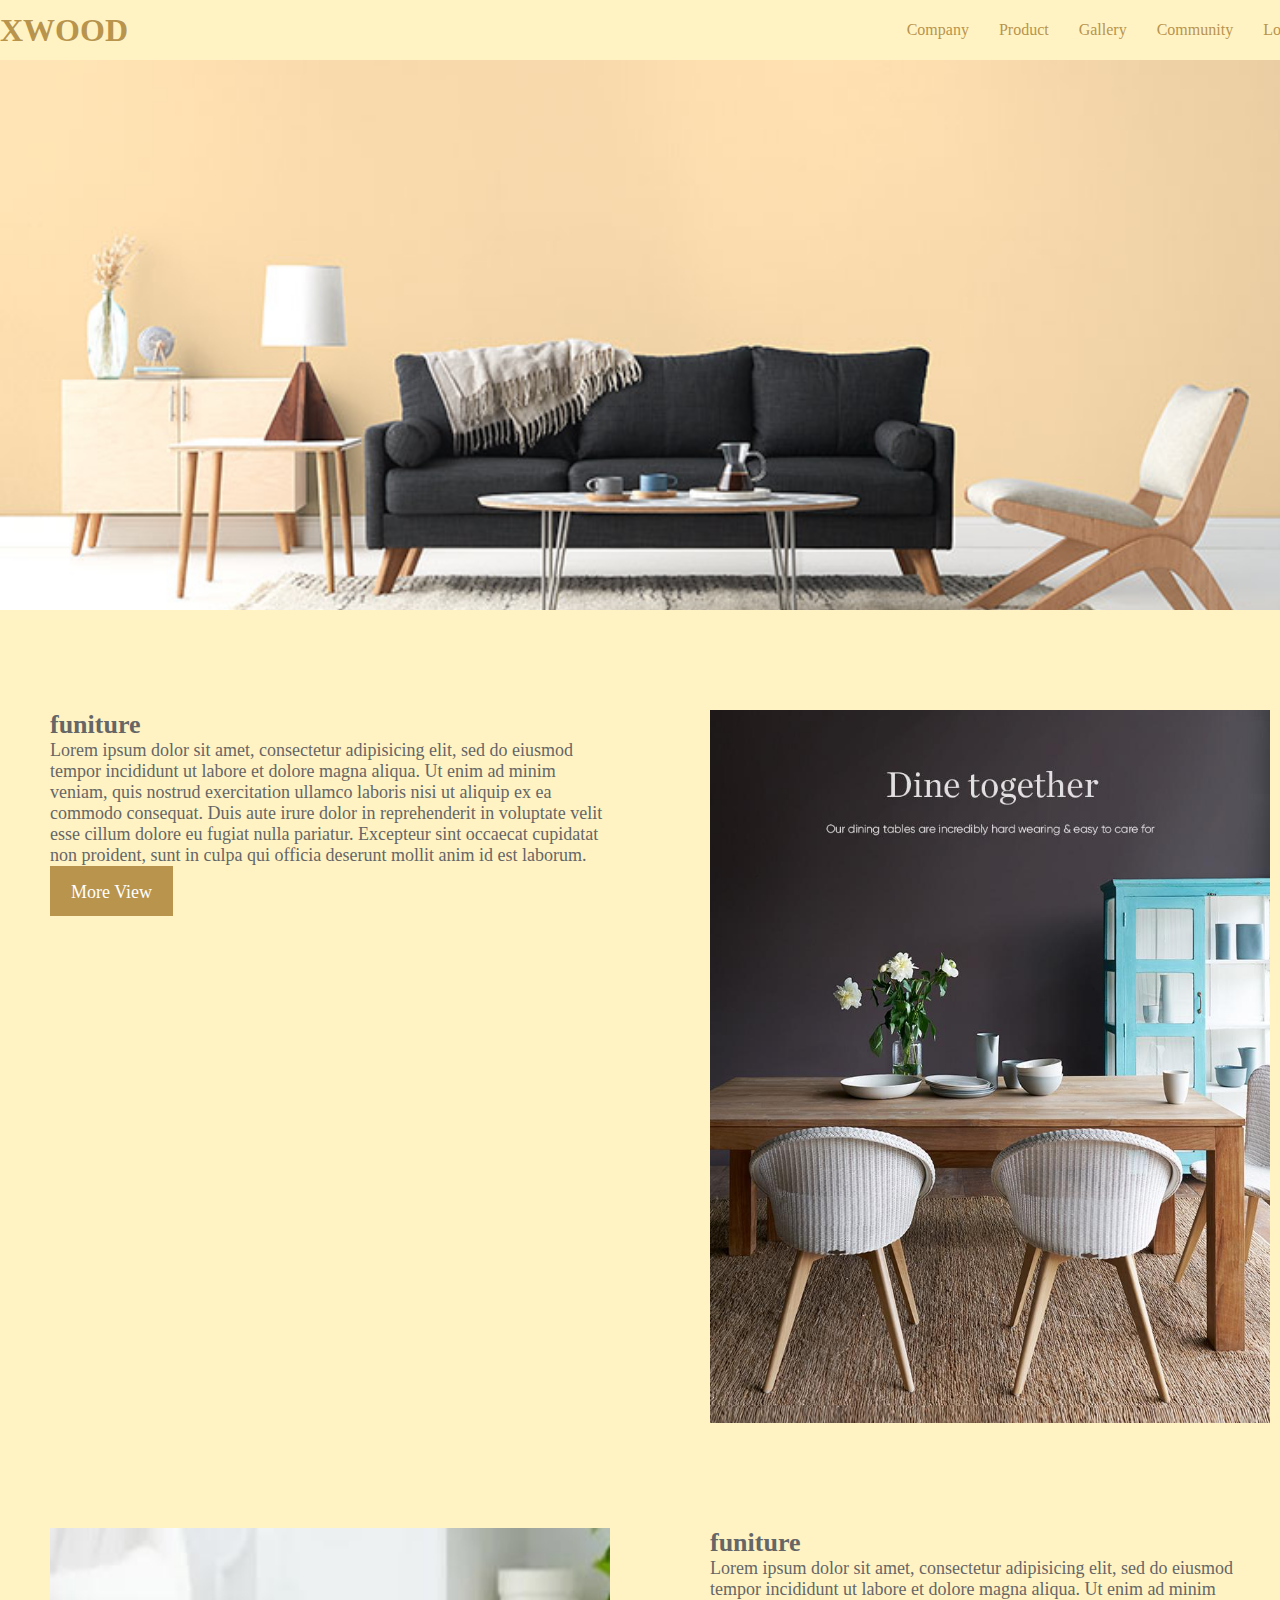
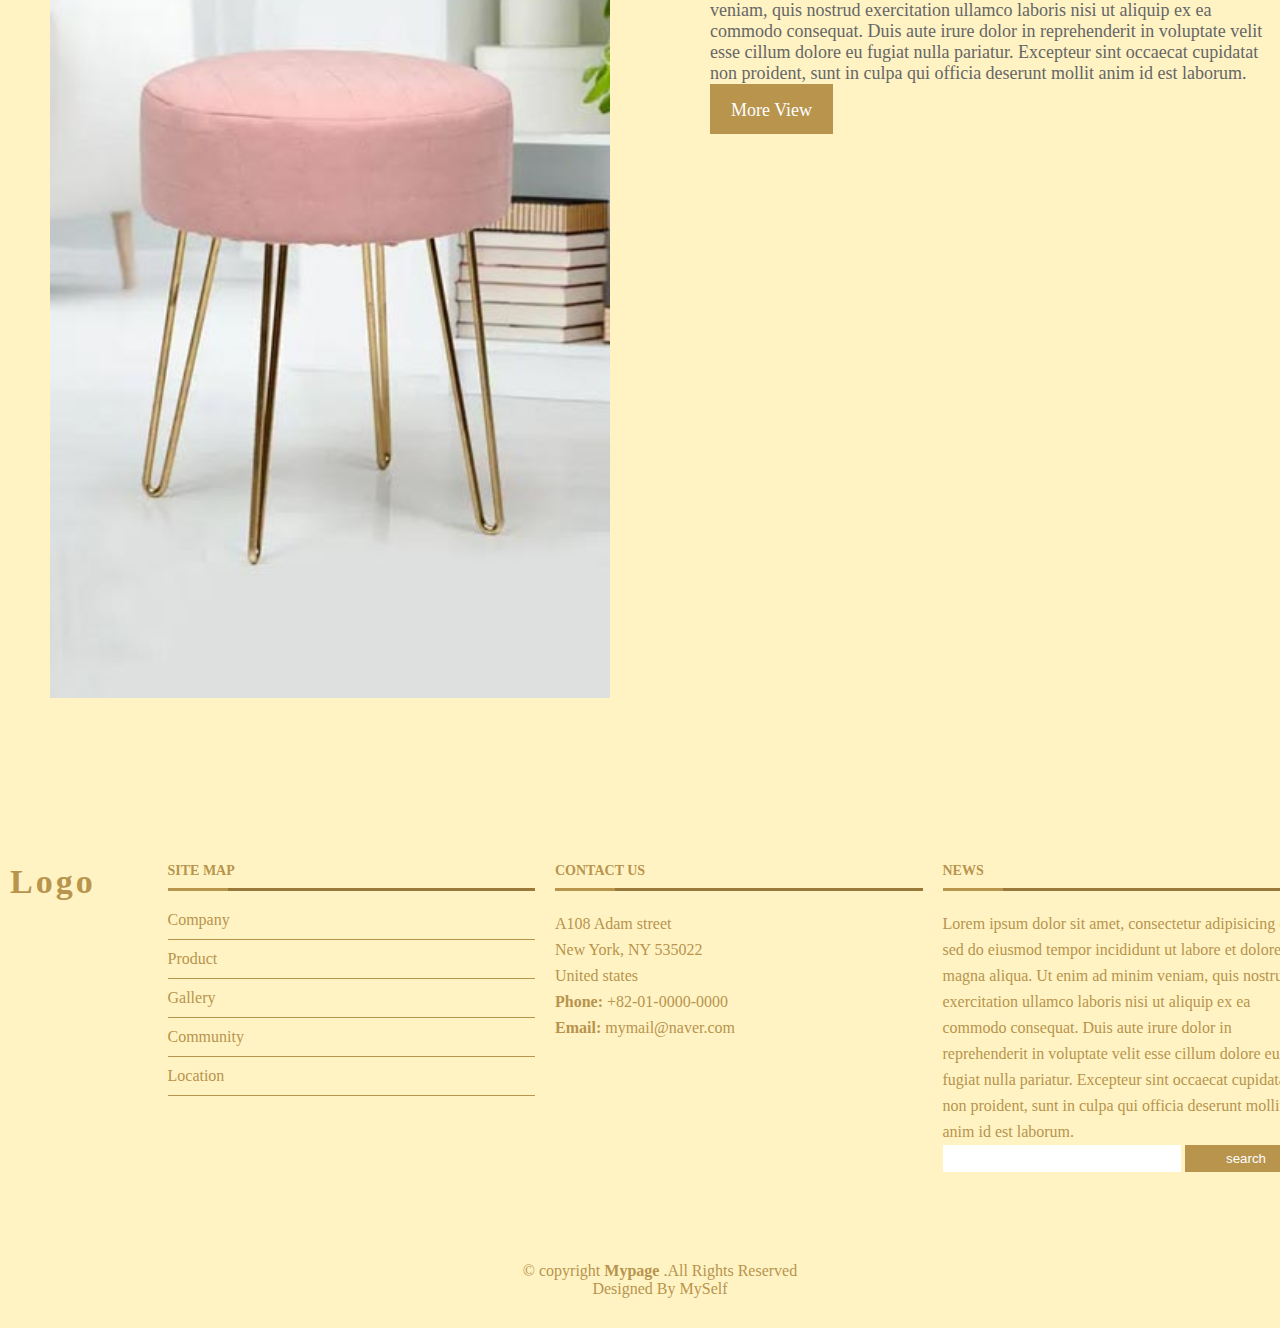
==== index.html @ 3df78c7a "Add files via upload" ====
<!DOCTYPE html>
<html lang="ko">
  <head>
    <title>xwood</title>
    <meta charset="utf-8">
    <meta name="viewport" content="width=device-width, initial-scale=1, maximum-scale=1, minimum-scale=1, user-scale=no">
    <!-- <link rel="stylesheet" href="css/initial.min.css"> -->
    <link rel="stylesheet" href="css/style.min.css">
    <script type="text/javascript" src="js/jquery.min.js"></script>
    <script type="text/javascript" src="js/common.js"></script>
  </head>
  <body>
    <div id="wrap">
      <header id="header">
        <!--로고-->
        <h1 id="top-logo">
          <a href="index.html">XWOOD</a>
        </h1>
        <!--메인메뉴-->
        <nav id="top-nav">
          <ul>
            <li><a href="company/introduce.html">Company</a>
              <ul class="sub-menu">
                <li><a href="company/introduce.html">introduce</a></li>
                <li><a href="company/ci.html">CI</a></li>
                <li><a href="company/history.html">history</a></li>
              </ul>
            </li>
            <li><a href="product/product.html">Product</a></li>
            <li><a href="gallery/gallery.html">Gallery</a></li>
            <li><a href="community/notice.html">Community</a>
              <ul class="sub-menu">
                <li><a href="community/notice.html">notice</a></li>
                <li><a href="community/faq.html">faq</a></li>
              </ul></li>
            <li><a href="location/location.html">Location</a></li>
          </ul>
        </nav>
      </header>
      <main>
        <!-- //메인배너 -->
        <div class="mainbanner"></div>
        <!-- 컨텐츠 -->
        <div class="container">
          <div class="content">
            <div class="inner">
              <div class="box items_2">
                <div class="items">
                  <h3 class = "title">funiture</h3>
                  <p>Lorem ipsum dolor sit amet, consectetur adipisicing elit, sed do eiusmod tempor incididunt ut labore et dolore magna aliqua. Ut enim ad minim veniam, quis nostrud exercitation ullamco laboris nisi ut aliquip ex ea commodo consequat. Duis aute irure dolor in reprehenderit in voluptate velit esse cillum dolore eu fugiat nulla pariatur. Excepteur sint occaecat cupidatat non proident, sunt in culpa qui officia deserunt mollit anim id est laborum.</p>
                  <a href="company/introduce.html" class="gbtn">More View</a>
                </div>
                <div class="items">
                  <img src="img/thumb_nail01.jpg">
                </div>
              </div>
              <div class="box items_2">
                <div class="items">
                  <img src="img/thumb_nail02.jpg">
                </div>
                <div class="items">
                  <h3 class = "title">funiture</h3>
                  <p>Lorem ipsum dolor sit amet, consectetur adipisicing elit, sed do eiusmod tempor incididunt ut labore et dolore magna aliqua. Ut enim ad minim veniam, quis nostrud exercitation ullamco laboris nisi ut aliquip ex ea commodo consequat. Duis aute irure dolor in reprehenderit in voluptate velit esse cillum dolore eu fugiat nulla pariatur. Excepteur sint occaecat cupidatat non proident, sunt in culpa qui officia deserunt mollit anim id est laborum.</p>
                  <a href="company/introduce.html" class="gbtn">More View</a>
                </div>
              </div>
            </div>
          </div>
        </div>
      </main>
      <footer id="footer">
        <div class="footer-top">
          <div class="container">
            <div class="row">
              <div class="column footer-logo">
                <h3>Logo</h3>
              </div>
              <div class="column">
                <h4>site map</h4>
                <ul>
                  <li><a href="company/introduce.html">Company</a></li>
                  <li><a href="product/product.html">Product</a></li>
                  <li><a href="gallery/gallery.html">Gallery</a></li>
                  <li><a href="community/notice.html">Community</a></li>
                  <li><a href="location/location.html">Location</a></li>
                </ul>
              </div>
              <div class="column">
                <h4>contact us</h4>
                <p>
                  A108 Adam street<br>
                  New York, NY 535022<br>
                  United states<br>
                  <strong>Phone: </strong><a href="tel: +82-10-0000-0000">+82-01-0000-0000</a><br>
                  <strong>Email: </strong><a href="mailto:mymail@naver.com">mymail@naver.com</a>
                </p>
              </div>
              <div class="column news">
                <h4>news</h4>
                <p>Lorem ipsum dolor sit amet, consectetur adipisicing elit, sed do eiusmod tempor incididunt ut labore et dolore magna aliqua. Ut enim ad minim veniam, quis nostrud exercitation ullamco laboris nisi ut aliquip ex ea commodo consequat. Duis aute irure dolor in reprehenderit in voluptate velit esse cillum dolore eu fugiat nulla pariatur. Excepteur sint occaecat cupidatat non proident, sunt in culpa qui officia deserunt mollit anim id est laborum.</p>
                <form>
                  <input type="text" name="search">
                  <input type="submit" value="search">
                </form>
              </div>
            </div>
          </div>
        </div>
        <div class="container">
          <div class="copyright">
            &copy; copyright <strong>Mypage</strong> .All Rights Reserved
          </div>
          <div class="credits">
            Designed By <a href="mailto:aaa@NAVER.COM">MySelf</a>
          </div>
        </div>
      </footer>
    </div>
  </body>
</html>
---- css/initial.min.css ----

---- css/style.min.css ----
html,body{height:100%}body{background:#fff3c4;color:#666}html,body,p,dl,dt,dd,ul,li,h1,h2,h3,h4,h5,h6{margin:0;padding:0}li{list-style:none}a{text-decoration:none;color:#b8944d;transition:.5s}a:hover{color:#e3a936}.gbtn{display:inline-block;box-sizing:border-box;padding:0 20px;height:50px;line-height:50px;text-align:center;background:#b8944d;color:white;border:1px solid #b8944d}.gbtn:hover{color:#b8944d;background:white}.box{display:flex}.box .items{box-sizing:border-box;padding:50px;flex:100%;flex-shrink:0;font-size:18px}.box .items .title{font-size:26px}.box .items img{width:100%}.box.items_2 .items{flex:50%}table+.gbtn{margin-top:20px}table+.gbtn.right{float:right}.accordion dl{margin:50px auto}.accordion dl dt{font-size:18px;text-indent:3em;color:white;line-height:35px;background:#b8944d}.accordion dl dd{height:300px;background:#d4d0c8}.accordion dl dd p{text-indent:1em;padding:20px}#wrap{width:1320px;margin:0 auto}#wrap #header{position:relative;height:60px}#wrap #header #top-logo{float:left}#wrap #header #top-logo a{height:60px;line-height:60px}#wrap #header #top-nav{position:relative;height:60px;float:right}#wrap #header #top-nav ul{float:left}#wrap #header #top-nav ul li{position:relative;float:left;margin-left:30px}#wrap #header #top-nav ul li:first-child{margin-left:0}#wrap #header #top-nav ul li a{display:inline-block;width:100%;height:100%;line-height:60px}#wrap #header #top-nav ul li:hover .sub-menu{visibility:visible;top:100%;opacity:1}#wrap #header #top-nav ul li .sub-menu{position:absolute;border:1px solid #b8944d;visibility:hidden;top:calc( 100% - 3px);opacity:0;transition:.3s}#wrap #header #top-nav ul li .sub-menu li{width:100%;margin:0;background:white;box-sizing:border-box;padding:0 10px;min-width:150px;transition:.3s}#wrap #header #top-nav ul li .sub-menu li:hover{background:#b8944d}#wrap #header #top-nav ul li .sub-menu li:hover a{color:white}#wrap #header #top-nav ul li .sub-menu li a{height:40px;line-height:40px}#wrap main{min-height:calc( 100vh - ( 60px + 80px + 51px ))}#wrap #footer{margin-top:50px;color:#b8944d}#wrap #footer>.container{padding:30px 0;text-align:center}#wrap #footer .footer-top{padding:60px 0 30px}#wrap #footer .container .row{display:flex;justify-content:center;flex-wrap:wrap}#wrap #footer .container .row .column{flex:25%;padding:0 10px;margin-bottom:30px;box-sizing:border-box}#wrap #footer .container .row .column.footer-logo{flex:100px}#wrap #footer .container .row .column.footer-logo h3{font-size:34px;padding:2px 0 2px 0px;line-height:1;font-weight:700;letter-spacing:3px}#wrap #footer .container .row .column.news input[type=text]{border:0;padding:6px 8px;width:65%;box-sizing:border-box}#wrap #footer .container .row .column.news input[type=submit]{border:0;padding:6px 0;width:33%;color:white;background:#b8944d;cursor:pointer}#wrap #footer .container .row .column h4{position:relative;font-size:14px;font-weight:700;text-transform:uppercase;padding-bottom:12px;margin-bottom:20px}#wrap #footer .container .row .column h4:after,#wrap #footer .container .row .column h4:before{content:'';position:absolute;height:3px;bottom:0;left:0}#wrap #footer .container .row .column h4:after{background:#997939;width:100%}#wrap #footer .container .row .column h4:before{background:#b8944d;width:60px;z-index:1}#wrap #footer .container .row .column ul li{border-bottom:1px solid #b8944d;padding:10px 0}#wrap #footer .container .row .column ul li:first-child{padding-top:0}#wrap #footer .container .row .column p{line-height:26px}.mainbanner{height:550px;background-image:url("../img/main_banner.jpg");background-repeat:no-repeat;background-size:cover}.inner:nth-child(1){margin-top:50px}body.subpage main .container{display:flex}body.subpage main .container #lnb{flex:230px;flex-shrink:0;box-sizing:border-box;padding-right:50px}body.subpage main .container #lnb ul li{border-bottom:1px solid #b8944d}body.subpage main .container #lnb ul a{display:inline-block;width:100%;height:100%;line-height:50px;font-size:18px;box-sizing:border-box;transition:0.5s}body.subpage main .container #lnb ul a:hover{padding-left:20px}body.subpage main .container #lnb ul a.on{color:white;background:#b8944d;padding-left:20px}body.subpage main .container .sub-title span{position:relative;display:inline-block;padding-bottom:8px;line-height:43px}body.subpage main .container .sub-title span:after{content:"";position:absolute;height:3px;background:#b8944d;bottom:0;left:0;right:0}body.subpage main .container .inner+.inner{border-top:1px solid #b8944d;padding-top:50px;margin-top:50px}body.subpage main .container .inner .box{flex-wrap:wrap}body.subpage .sub-title+.inner .tbl-header{margin-top:50px}body.subpage section{margin:50px}body.subpage section h1{font-size:30px;color:#b8944d;text-transform:uppercase;font-weight:300;text-align:center;margin-bottom:15px}body.subpage section table{width:100%;table-layout:fixed;border-collapse:collapse;border:0}body.subpage section table th{padding:20px 15px;text-align:left;font-weight:500;font-size:16px;color:white;text-transform:uppercase}body.subpage section table td{padding:15px;text-align:left;vertical-align:middle;font-weight:300;font-size:12px;color:#666;border-bottom:1px solid #b8944d}body.subpage section .tbl-header{background-color:#b8944d}body.subpage section .tbl-content{margin-top:0}
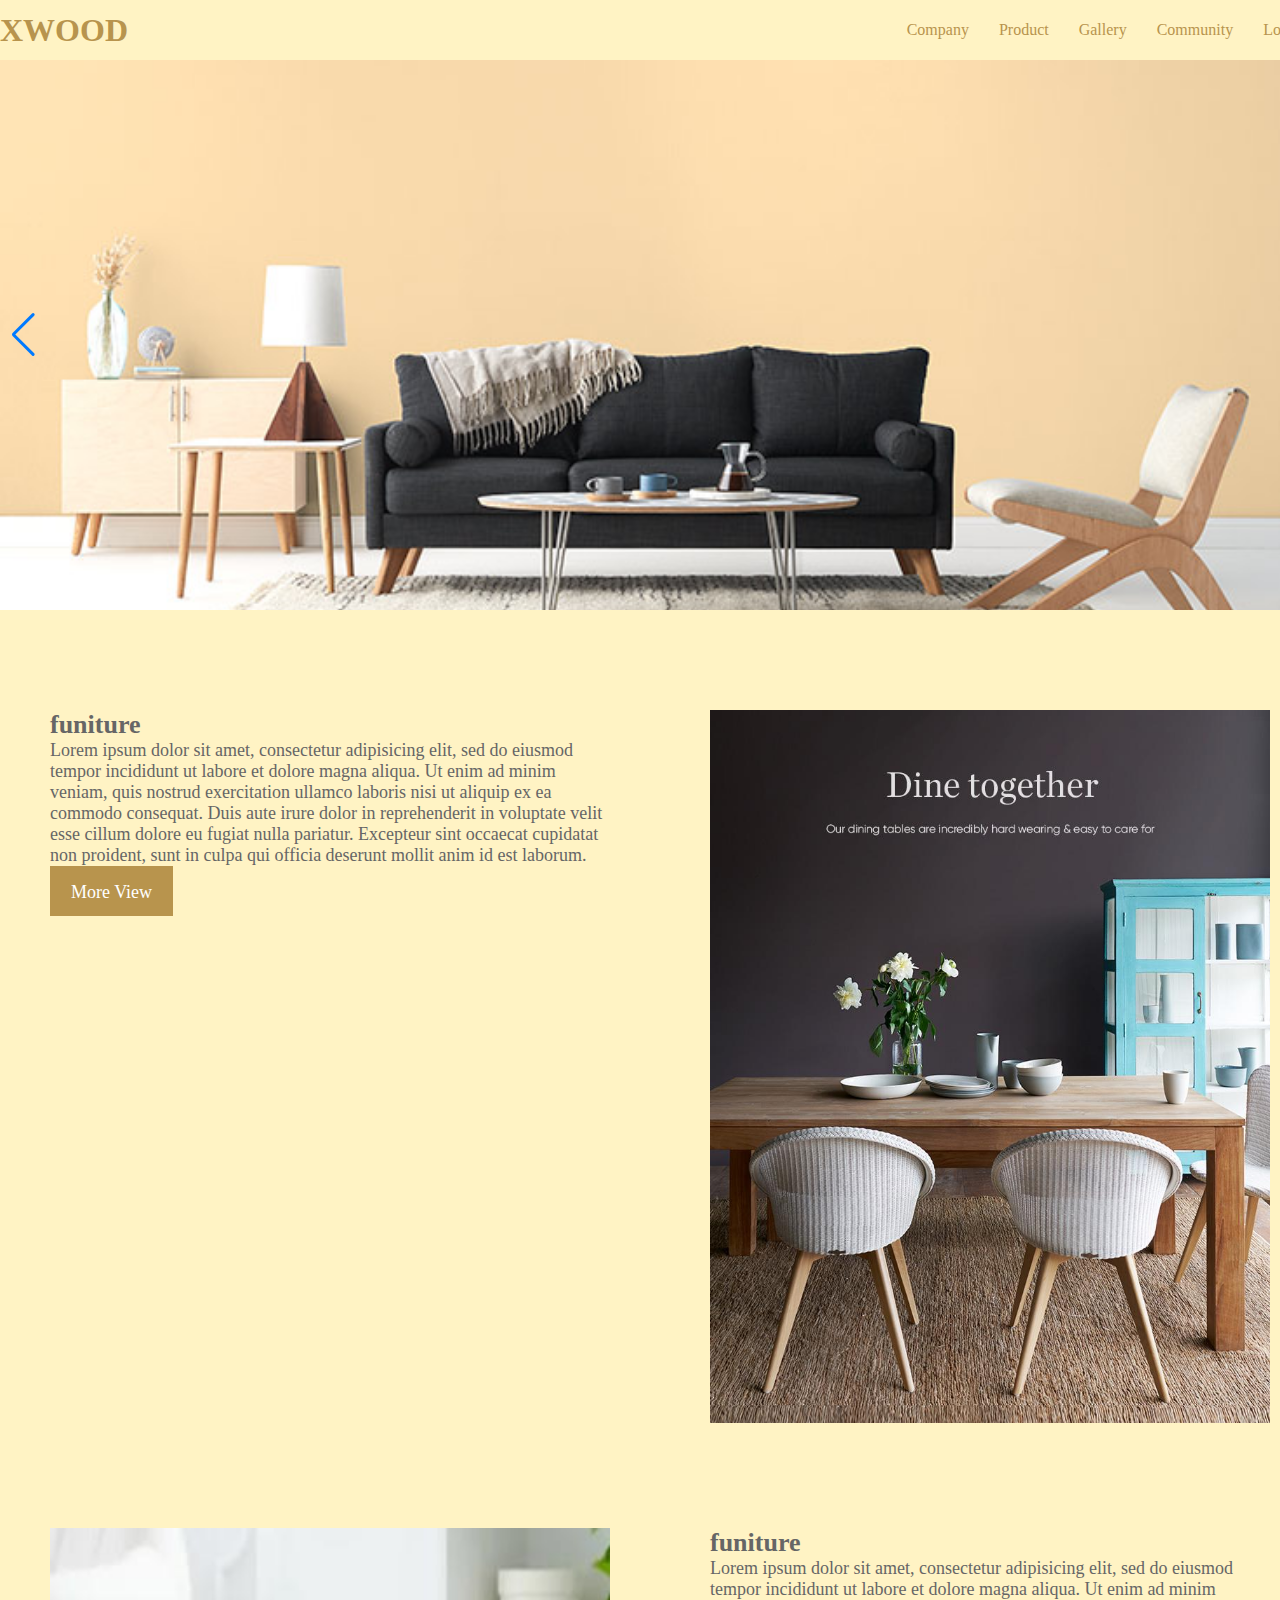
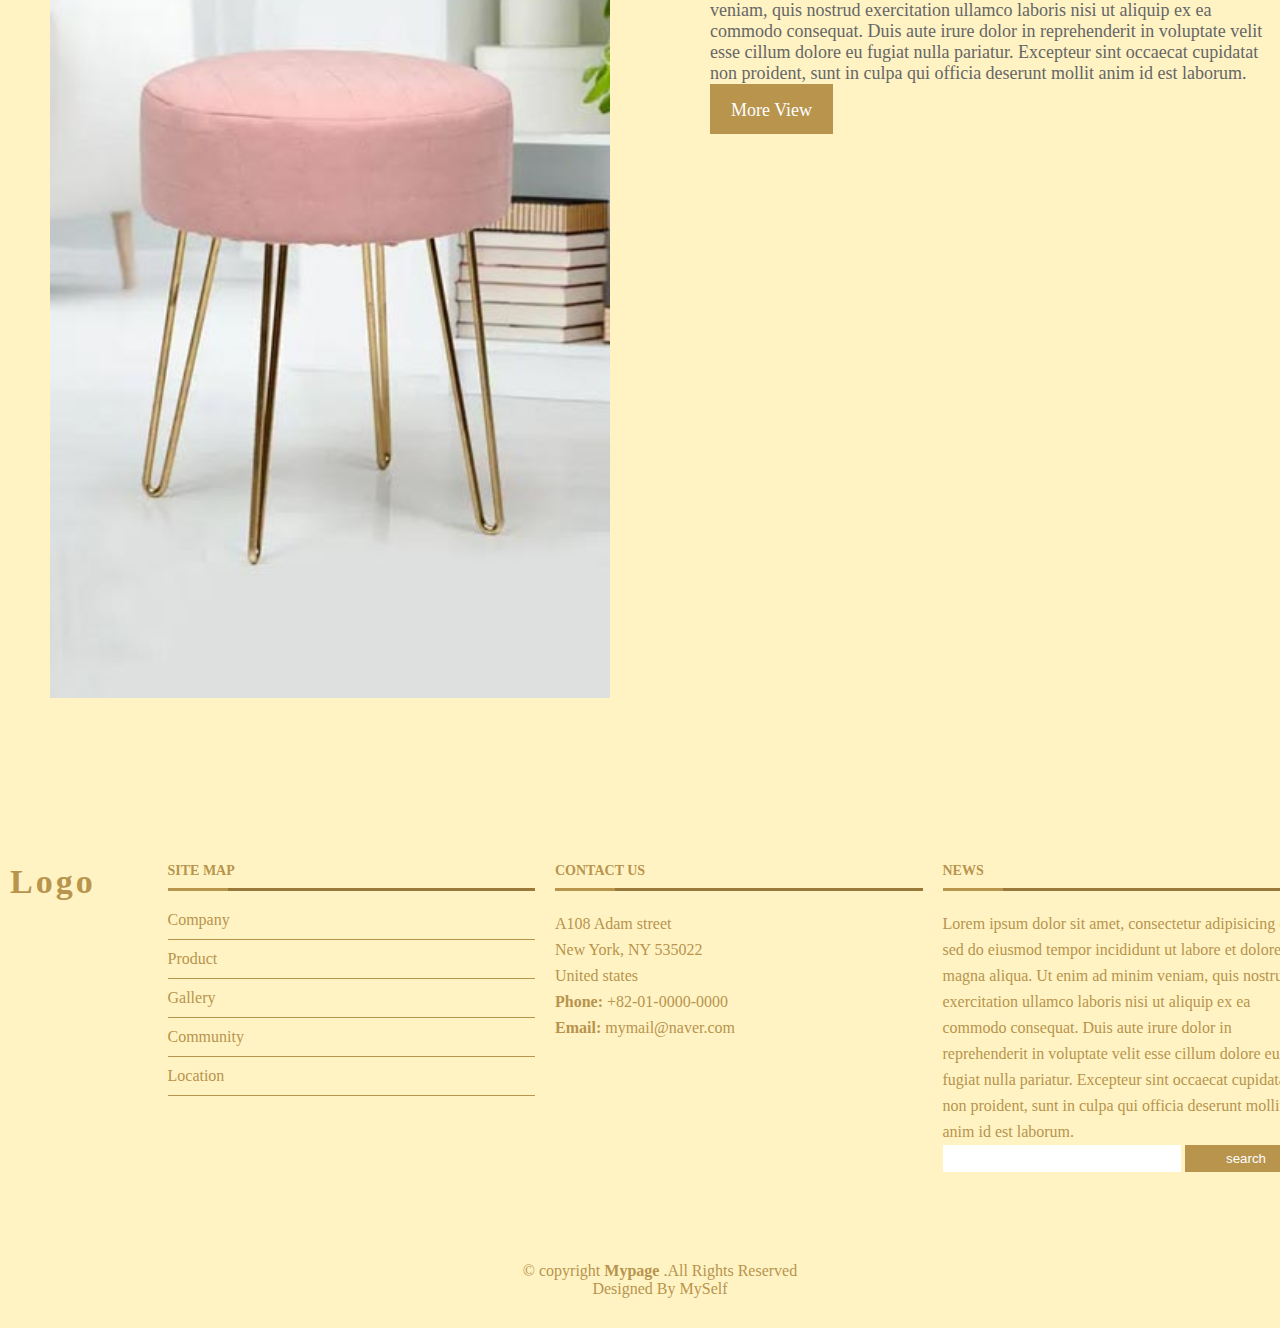
==== commit edb1434a: "swiper" ====
--- a/index.html
+++ b/index.html
@@ -1,120 +1,135 @@
-<!DOCTYPE html>
-<html lang="ko">
-  <head>
-    <title>xwood</title>
-    <meta charset="utf-8">
-    <meta name="viewport" content="width=device-width, initial-scale=1, maximum-scale=1, minimum-scale=1, user-scale=no">
-    <!-- <link rel="stylesheet" href="css/initial.min.css"> -->
-    <link rel="stylesheet" href="css/style.min.css">
-    <script type="text/javascript" src="js/jquery.min.js"></script>
-    <script type="text/javascript" src="js/common.js"></script>
-  </head>
-  <body>
-    <div id="wrap">
-      <header id="header">
-        <!--로고-->
-        <h1 id="top-logo">
-          <a href="index.html">XWOOD</a>
-        </h1>
-        <!--메인메뉴-->
-        <nav id="top-nav">
-          <ul>
-            <li><a href="company/introduce.html">Company</a>
-              <ul class="sub-menu">
-                <li><a href="company/introduce.html">introduce</a></li>
-                <li><a href="company/ci.html">CI</a></li>
-                <li><a href="company/history.html">history</a></li>
-              </ul>
-            </li>
-            <li><a href="product/product.html">Product</a></li>
-            <li><a href="gallery/gallery.html">Gallery</a></li>
-            <li><a href="community/notice.html">Community</a>
-              <ul class="sub-menu">
-                <li><a href="community/notice.html">notice</a></li>
-                <li><a href="community/faq.html">faq</a></li>
-              </ul></li>
-            <li><a href="location/location.html">Location</a></li>
-          </ul>
-        </nav>
-      </header>
-      <main>
-        <!-- //메인배너 -->
-        <div class="mainbanner"></div>
-        <!-- 컨텐츠 -->
-        <div class="container">
-          <div class="content">
-            <div class="inner">
-              <div class="box items_2">
-                <div class="items">
-                  <h3 class = "title">funiture</h3>
-                  <p>Lorem ipsum dolor sit amet, consectetur adipisicing elit, sed do eiusmod tempor incididunt ut labore et dolore magna aliqua. Ut enim ad minim veniam, quis nostrud exercitation ullamco laboris nisi ut aliquip ex ea commodo consequat. Duis aute irure dolor in reprehenderit in voluptate velit esse cillum dolore eu fugiat nulla pariatur. Excepteur sint occaecat cupidatat non proident, sunt in culpa qui officia deserunt mollit anim id est laborum.</p>
-                  <a href="company/introduce.html" class="gbtn">More View</a>
-                </div>
-                <div class="items">
-                  <img src="img/thumb_nail01.jpg">
-                </div>
-              </div>
-              <div class="box items_2">
-                <div class="items">
-                  <img src="img/thumb_nail02.jpg">
-                </div>
-                <div class="items">
-                  <h3 class = "title">funiture</h3>
-                  <p>Lorem ipsum dolor sit amet, consectetur adipisicing elit, sed do eiusmod tempor incididunt ut labore et dolore magna aliqua. Ut enim ad minim veniam, quis nostrud exercitation ullamco laboris nisi ut aliquip ex ea commodo consequat. Duis aute irure dolor in reprehenderit in voluptate velit esse cillum dolore eu fugiat nulla pariatur. Excepteur sint occaecat cupidatat non proident, sunt in culpa qui officia deserunt mollit anim id est laborum.</p>
-                  <a href="company/introduce.html" class="gbtn">More View</a>
-                </div>
-              </div>
-            </div>
-          </div>
-        </div>
-      </main>
-      <footer id="footer">
-        <div class="footer-top">
-          <div class="container">
-            <div class="row">
-              <div class="column footer-logo">
-                <h3>Logo</h3>
-              </div>
-              <div class="column">
-                <h4>site map</h4>
-                <ul>
-                  <li><a href="company/introduce.html">Company</a></li>
-                  <li><a href="product/product.html">Product</a></li>
-                  <li><a href="gallery/gallery.html">Gallery</a></li>
-                  <li><a href="community/notice.html">Community</a></li>
-                  <li><a href="location/location.html">Location</a></li>
-                </ul>
-              </div>
-              <div class="column">
-                <h4>contact us</h4>
-                <p>
-                  A108 Adam street<br>
-                  New York, NY 535022<br>
-                  United states<br>
-                  <strong>Phone: </strong><a href="tel: +82-10-0000-0000">+82-01-0000-0000</a><br>
-                  <strong>Email: </strong><a href="mailto:mymail@naver.com">mymail@naver.com</a>
-                </p>
-              </div>
-              <div class="column news">
-                <h4>news</h4>
-                <p>Lorem ipsum dolor sit amet, consectetur adipisicing elit, sed do eiusmod tempor incididunt ut labore et dolore magna aliqua. Ut enim ad minim veniam, quis nostrud exercitation ullamco laboris nisi ut aliquip ex ea commodo consequat. Duis aute irure dolor in reprehenderit in voluptate velit esse cillum dolore eu fugiat nulla pariatur. Excepteur sint occaecat cupidatat non proident, sunt in culpa qui officia deserunt mollit anim id est laborum.</p>
-                <form>
-                  <input type="text" name="search">
-                  <input type="submit" value="search">
-                </form>
-              </div>
-            </div>
-          </div>
-        </div>
-        <div class="container">
-          <div class="copyright">
-            &copy; copyright <strong>Mypage</strong> .All Rights Reserved
-          </div>
-          <div class="credits">
-            Designed By <a href="mailto:aaa@NAVER.COM">MySelf</a>
-          </div>
-        </div>
-      </footer>
-    </div>
-  </body>
-</html>
+<!DOCTYPE html>
+<html lang="ko">
+  <head>
+    <title>xwood</title>
+    <meta charset="utf-8">
+    <meta name="viewport" content="width=device-width, initial-scale=1, maximum-scale=1, minimum-scale=1, user-scale=no">
+    <!-- <link rel="stylesheet" href="css/initial.min.css"> -->
+    <link rel="stylesheet" href="https://unpkg.com/swiper/swiper-bundle.min.css">
+    <link rel="stylesheet" href="css/style.min.css">
+    <script type="text/javascript" src="js/jquery.min.js"></script>
+    <script type="text/javascript" src="js/common.js"></script>
+  </head>
+  <body>
+    <div id="wrap">
+      <header id="header">
+        <!--로고-->
+        <h1 id="top-logo">
+          <a href="index.html">XWOOD</a>
+        </h1>
+        <!--메인메뉴-->
+        <nav id="top-nav">
+          <ul>
+            <li><a href="company/introduce.html">Company</a>
+              <ul class="sub-menu">
+                <li><a href="company/introduce.html">introduce</a></li>
+                <li><a href="company/ci.html">CI</a></li>
+                <li><a href="company/history.html">history</a></li>
+              </ul>
+            </li>
+            <li><a href="product/product.html">Product</a></li>
+            <li><a href="gallery/gallery.html">Gallery</a></li>
+            <li><a href="community/notice.html">Community</a>
+              <ul class="sub-menu">
+                <li><a href="community/notice.html">notice</a></li>
+                <li><a href="community/faq.html">faq</a></li>
+              </ul></li>
+            <li><a href="location/location.html">Location</a></li>
+          </ul>
+        </nav>
+      </header>
+      <main>
+        <!-- //메인배너 -->
+        <div class="swiper mySwiper">
+          <div class="swiper-wrapper">
+            <div class="mainbanner swiper-slide"></div>
+          </div>
+          <div class="swiper-button-next"></div>
+          <div class="swiper-button-prev"></div>
+        </div>
+        <!-- 컨텐츠 -->
+        <div class="container">
+          <div class="content">
+            <div class="inner">
+              <div class="box items_2">
+                <div class="items">
+                  <h3 class = "title">funiture</h3>
+                  <p>Lorem ipsum dolor sit amet, consectetur adipisicing elit, sed do eiusmod tempor incididunt ut labore et dolore magna aliqua. Ut enim ad minim veniam, quis nostrud exercitation ullamco laboris nisi ut aliquip ex ea commodo consequat. Duis aute irure dolor in reprehenderit in voluptate velit esse cillum dolore eu fugiat nulla pariatur. Excepteur sint occaecat cupidatat non proident, sunt in culpa qui officia deserunt mollit anim id est laborum.</p>
+                  <a href="company/introduce.html" class="gbtn">More View</a>
+                </div>
+                <div class="items">
+                  <img src="img/thumb_nail01.jpg">
+                </div>
+              </div>
+              <div class="box items_2">
+                <div class="items">
+                  <img src="img/thumb_nail02.jpg">
+                </div>
+                <div class="items">
+                  <h3 class = "title">funiture</h3>
+                  <p>Lorem ipsum dolor sit amet, consectetur adipisicing elit, sed do eiusmod tempor incididunt ut labore et dolore magna aliqua. Ut enim ad minim veniam, quis nostrud exercitation ullamco laboris nisi ut aliquip ex ea commodo consequat. Duis aute irure dolor in reprehenderit in voluptate velit esse cillum dolore eu fugiat nulla pariatur. Excepteur sint occaecat cupidatat non proident, sunt in culpa qui officia deserunt mollit anim id est laborum.</p>
+                  <a href="company/introduce.html" class="gbtn">More View</a>
+                </div>
+              </div>
+            </div>
+          </div>
+        </div>
+      </main>
+      <footer id="footer">
+        <div class="footer-top">
+          <div class="container">
+            <div class="row">
+              <div class="column footer-logo">
+                <h3>Logo</h3>
+              </div>
+              <div class="column">
+                <h4>site map</h4>
+                <ul>
+                  <li><a href="company/introduce.html">Company</a></li>
+                  <li><a href="product/product.html">Product</a></li>
+                  <li><a href="gallery/gallery.html">Gallery</a></li>
+                  <li><a href="community/notice.html">Community</a></li>
+                  <li><a href="location/location.html">Location</a></li>
+                </ul>
+              </div>
+              <div class="column">
+                <h4>contact us</h4>
+                <p>
+                  A108 Adam street<br>
+                  New York, NY 535022<br>
+                  United states<br>
+                  <strong>Phone: </strong><a href="tel: +82-10-0000-0000">+82-01-0000-0000</a><br>
+                  <strong>Email: </strong><a href="mailto:mymail@naver.com">mymail@naver.com</a>
+                </p>
+              </div>
+              <div class="column news">
+                <h4>news</h4>
+                <p>Lorem ipsum dolor sit amet, consectetur adipisicing elit, sed do eiusmod tempor incididunt ut labore et dolore magna aliqua. Ut enim ad minim veniam, quis nostrud exercitation ullamco laboris nisi ut aliquip ex ea commodo consequat. Duis aute irure dolor in reprehenderit in voluptate velit esse cillum dolore eu fugiat nulla pariatur. Excepteur sint occaecat cupidatat non proident, sunt in culpa qui officia deserunt mollit anim id est laborum.</p>
+                <form>
+                  <input type="text" name="search">
+                  <input type="submit" value="search">
+                </form>
+              </div>
+            </div>
+          </div>
+        </div>
+        <div class="container">
+          <div class="copyright">
+            &copy; copyright <strong>Mypage</strong> .All Rights Reserved
+          </div>
+          <div class="credits">
+            Designed By <a href="mailto:aaa@NAVER.COM">MySelf</a>
+          </div>
+        </div>
+      </footer>
+    </div>
+    <script>
+     var swiper = new Swiper(".mySwiper", {
+       navigation: {
+         nextEl: ".swiper-button-next",
+         prevEl: ".swiper-button-prev",
+       },
+     });
+   </script>
+  </body>
+</html>
--- a/css/style.min.css
+++ b/css/style.min.css
@@ -1 +1 @@
-html,body{height:100%}body{background:#fff3c4;color:#666}html,body,p,dl,dt,dd,ul,li,h1,h2,h3,h4,h5,h6{margin:0;padding:0}li{list-style:none}a{text-decoration:none;color:#b8944d;transition:.5s}a:hover{color:#e3a936}.gbtn{display:inline-block;box-sizing:border-box;padding:0 20px;height:50px;line-height:50px;text-align:center;background:#b8944d;color:white;border:1px solid #b8944d}.gbtn:hover{color:#b8944d;background:white}.box{display:flex}.box .items{box-sizing:border-box;padding:50px;flex:100%;flex-shrink:0;font-size:18px}.box .items .title{font-size:26px}.box .items img{width:100%}.box.items_2 .items{flex:50%}table+.gbtn{margin-top:20px}table+.gbtn.right{float:right}.accordion dl{margin:50px auto}.accordion dl dt{font-size:18px;text-indent:3em;color:white;line-height:35px;background:#b8944d}.accordion dl dd{height:300px;background:#d4d0c8}.accordion dl dd p{text-indent:1em;padding:20px}#wrap{width:1320px;margin:0 auto}#wrap #header{position:relative;height:60px}#wrap #header #top-logo{float:left}#wrap #header #top-logo a{height:60px;line-height:60px}#wrap #header #top-nav{position:relative;height:60px;float:right}#wrap #header #top-nav ul{float:left}#wrap #header #top-nav ul li{position:relative;float:left;margin-left:30px}#wrap #header #top-nav ul li:first-child{margin-left:0}#wrap #header #top-nav ul li a{display:inline-block;width:100%;height:100%;line-height:60px}#wrap #header #top-nav ul li:hover .sub-menu{visibility:visible;top:100%;opacity:1}#wrap #header #top-nav ul li .sub-menu{position:absolute;border:1px solid #b8944d;visibility:hidden;top:calc( 100% - 3px);opacity:0;transition:.3s}#wrap #header #top-nav ul li .sub-menu li{width:100%;margin:0;background:white;box-sizing:border-box;padding:0 10px;min-width:150px;transition:.3s}#wrap #header #top-nav ul li .sub-menu li:hover{background:#b8944d}#wrap #header #top-nav ul li .sub-menu li:hover a{color:white}#wrap #header #top-nav ul li .sub-menu li a{height:40px;line-height:40px}#wrap main{min-height:calc( 100vh - ( 60px + 80px + 51px ))}#wrap #footer{margin-top:50px;color:#b8944d}#wrap #footer>.container{padding:30px 0;text-align:center}#wrap #footer .footer-top{padding:60px 0 30px}#wrap #footer .container .row{display:flex;justify-content:center;flex-wrap:wrap}#wrap #footer .container .row .column{flex:25%;padding:0 10px;margin-bottom:30px;box-sizing:border-box}#wrap #footer .container .row .column.footer-logo{flex:100px}#wrap #footer .container .row .column.footer-logo h3{font-size:34px;padding:2px 0 2px 0px;line-height:1;font-weight:700;letter-spacing:3px}#wrap #footer .container .row .column.news input[type=text]{border:0;padding:6px 8px;width:65%;box-sizing:border-box}#wrap #footer .container .row .column.news input[type=submit]{border:0;padding:6px 0;width:33%;color:white;background:#b8944d;cursor:pointer}#wrap #footer .container .row .column h4{position:relative;font-size:14px;font-weight:700;text-transform:uppercase;padding-bottom:12px;margin-bottom:20px}#wrap #footer .container .row .column h4:after,#wrap #footer .container .row .column h4:before{content:'';position:absolute;height:3px;bottom:0;left:0}#wrap #footer .container .row .column h4:after{background:#997939;width:100%}#wrap #footer .container .row .column h4:before{background:#b8944d;width:60px;z-index:1}#wrap #footer .container .row .column ul li{border-bottom:1px solid #b8944d;padding:10px 0}#wrap #footer .container .row .column ul li:first-child{padding-top:0}#wrap #footer .container .row .column p{line-height:26px}.mainbanner{height:550px;background-image:url("../img/main_banner.jpg");background-repeat:no-repeat;background-size:cover}.inner:nth-child(1){margin-top:50px}body.subpage main .container{display:flex}body.subpage main .container #lnb{flex:230px;flex-shrink:0;box-sizing:border-box;padding-right:50px}body.subpage main .container #lnb ul li{border-bottom:1px solid #b8944d}body.subpage main .container #lnb ul a{display:inline-block;width:100%;height:100%;line-height:50px;font-size:18px;box-sizing:border-box;transition:0.5s}body.subpage main .container #lnb ul a:hover{padding-left:20px}body.subpage main .container #lnb ul a.on{color:white;background:#b8944d;padding-left:20px}body.subpage main .container .sub-title span{position:relative;display:inline-block;padding-bottom:8px;line-height:43px}body.subpage main .container .sub-title span:after{content:"";position:absolute;height:3px;background:#b8944d;bottom:0;left:0;right:0}body.subpage main .container .inner+.inner{border-top:1px solid #b8944d;padding-top:50px;margin-top:50px}body.subpage main .container .inner .box{flex-wrap:wrap}body.subpage .sub-title+.inner .tbl-header{margin-top:50px}body.subpage section{margin:50px}body.subpage section h1{font-size:30px;color:#b8944d;text-transform:uppercase;font-weight:300;text-align:center;margin-bottom:15px}body.subpage section table{width:100%;table-layout:fixed;border-collapse:collapse;border:0}body.subpage section table th{padding:20px 15px;text-align:left;font-weight:500;font-size:16px;color:white;text-transform:uppercase}body.subpage section table td{padding:15px;text-align:left;vertical-align:middle;font-weight:300;font-size:12px;color:#666;border-bottom:1px solid #b8944d}body.subpage section .tbl-header{background-color:#b8944d}body.subpage section .tbl-content{margin-top:0}
+html,body{height:100%}body{background:#fff3c4;color:#666}html,body,p,dl,dt,dd,ul,li,h1,h2,h3,h4,h5,h6{margin:0;padding:0}li{list-style:none}a{text-decoration:none;color:#b8944d;transition:.5s}a:hover{color:#e3a936}.gbtn{display:inline-block;box-sizing:border-box;padding:0 20px;height:50px;line-height:50px;text-align:center;background:#b8944d;color:white;border:1px solid #b8944d}.gbtn:hover{color:#b8944d;background:white}.box{display:flex}.box .items{box-sizing:border-box;padding:50px;flex:100%;flex-shrink:0;font-size:18px}.box .items .title{font-size:26px}.box .items img{width:100%}.box.items_2 .items{flex:50%}table+.gbtn{margin-top:20px}table+.gbtn.right{float:right}.accordion dl{margin:50px auto}.accordion dl dt{font-size:18px;text-indent:3em;color:white;line-height:35px;background:#b8944d}.accordion dl dd{height:300px;background:#d4d0c8}.accordion dl dd p{text-indent:1em;padding:20px}.map-info-window{width:150px;text-align:center;padding:6px 0;background:skyblue}#wrap{width:1320px;margin:0 auto}#wrap #header{position:relative;height:60px}#wrap #header #top-logo{float:left}#wrap #header #top-logo a{height:60px;line-height:60px}#wrap #header #top-nav{position:relative;height:60px;float:right}#wrap #header #top-nav ul{float:left}#wrap #header #top-nav ul li{position:relative;float:left;margin-left:30px}#wrap #header #top-nav ul li:first-child{margin-left:0}#wrap #header #top-nav ul li a{display:inline-block;width:100%;height:100%;line-height:60px}#wrap #header #top-nav ul li:hover .sub-menu{visibility:visible;top:100%;opacity:1}#wrap #header #top-nav ul li .sub-menu{position:absolute;border:1px solid #b8944d;visibility:hidden;top:calc( 100% - 3px);opacity:0;transition:.3s}#wrap #header #top-nav ul li .sub-menu li{width:100%;margin:0;background:white;box-sizing:border-box;padding:0 10px;min-width:150px;transition:.3s}#wrap #header #top-nav ul li .sub-menu li:hover{background:#b8944d}#wrap #header #top-nav ul li .sub-menu li:hover a{color:white}#wrap #header #top-nav ul li .sub-menu li a{height:40px;line-height:40px}#wrap main{min-height:calc( 100vh - ( 60px + 80px + 51px ))}#wrap #footer{margin-top:50px;color:#b8944d}#wrap #footer>.container{padding:30px 0;text-align:center}#wrap #footer .footer-top{padding:60px 0 30px}#wrap #footer .container .row{display:flex;justify-content:center;flex-wrap:wrap}#wrap #footer .container .row .column{flex:25%;padding:0 10px;margin-bottom:30px;box-sizing:border-box}#wrap #footer .container .row .column.footer-logo{flex:100px}#wrap #footer .container .row .column.footer-logo h3{font-size:34px;padding:2px 0 2px 0px;line-height:1;font-weight:700;letter-spacing:3px}#wrap #footer .container .row .column.news input[type=text]{border:0;padding:6px 8px;width:65%;box-sizing:border-box}#wrap #footer .container .row .column.news input[type=submit]{border:0;padding:6px 0;width:33%;color:white;background:#b8944d;cursor:pointer}#wrap #footer .container .row .column h4{position:relative;font-size:14px;font-weight:700;text-transform:uppercase;padding-bottom:12px;margin-bottom:20px}#wrap #footer .container .row .column h4:after,#wrap #footer .container .row .column h4:before{content:'';position:absolute;height:3px;bottom:0;left:0}#wrap #footer .container .row .column h4:after{background:#997939;width:100%}#wrap #footer .container .row .column h4:before{background:#b8944d;width:60px;z-index:1}#wrap #footer .container .row .column ul li{border-bottom:1px solid #b8944d;padding:10px 0}#wrap #footer .container .row .column ul li:first-child{padding-top:0}#wrap #footer .container .row .column p{line-height:26px}.mainbanner{height:550px;background-image:url("../img/main_banner.jpg");background-repeat:no-repeat;background-size:cover}.inner:nth-child(1){margin-top:50px}body.subpage main .container{display:flex}body.subpage main .container #lnb{flex:230px;flex-shrink:0;box-sizing:border-box;padding-right:50px}body.subpage main .container #lnb ul li{border-bottom:1px solid #b8944d}body.subpage main .container #lnb ul a{display:inline-block;width:100%;height:100%;line-height:50px;font-size:18px;box-sizing:border-box;transition:0.5s}body.subpage main .container #lnb ul a:hover{padding-left:20px}body.subpage main .container #lnb ul a.on{color:white;background:#b8944d;padding-left:20px}body.subpage main .container .sub-title span{position:relative;display:inline-block;padding-bottom:8px;line-height:43px}body.subpage main .container .sub-title span:after{content:"";position:absolute;height:3px;background:#b8944d;bottom:0;left:0;right:0}body.subpage main .container .inner+.inner{border-top:1px solid #b8944d;padding-top:50px;margin-top:50px}body.subpage main .container .inner .box{flex-wrap:wrap}body.subpage .sub-title+.inner .tbl-header{margin-top:50px}body.subpage section{margin:50px}body.subpage section h1{font-size:30px;color:#b8944d;text-transform:uppercase;font-weight:300;text-align:center;margin-bottom:15px}body.subpage section table{width:100%;table-layout:fixed;border-collapse:collapse;border:0}body.subpage section table th{padding:20px 15px;text-align:left;font-weight:500;font-size:16px;color:white;text-transform:uppercase}body.subpage section table td{padding:15px;text-align:left;vertical-align:middle;font-weight:300;font-size:12px;color:#666;border-bottom:1px solid #b8944d}body.subpage section .tbl-header{background-color:#b8944d}body.subpage section .tbl-content{margin-top:0}
